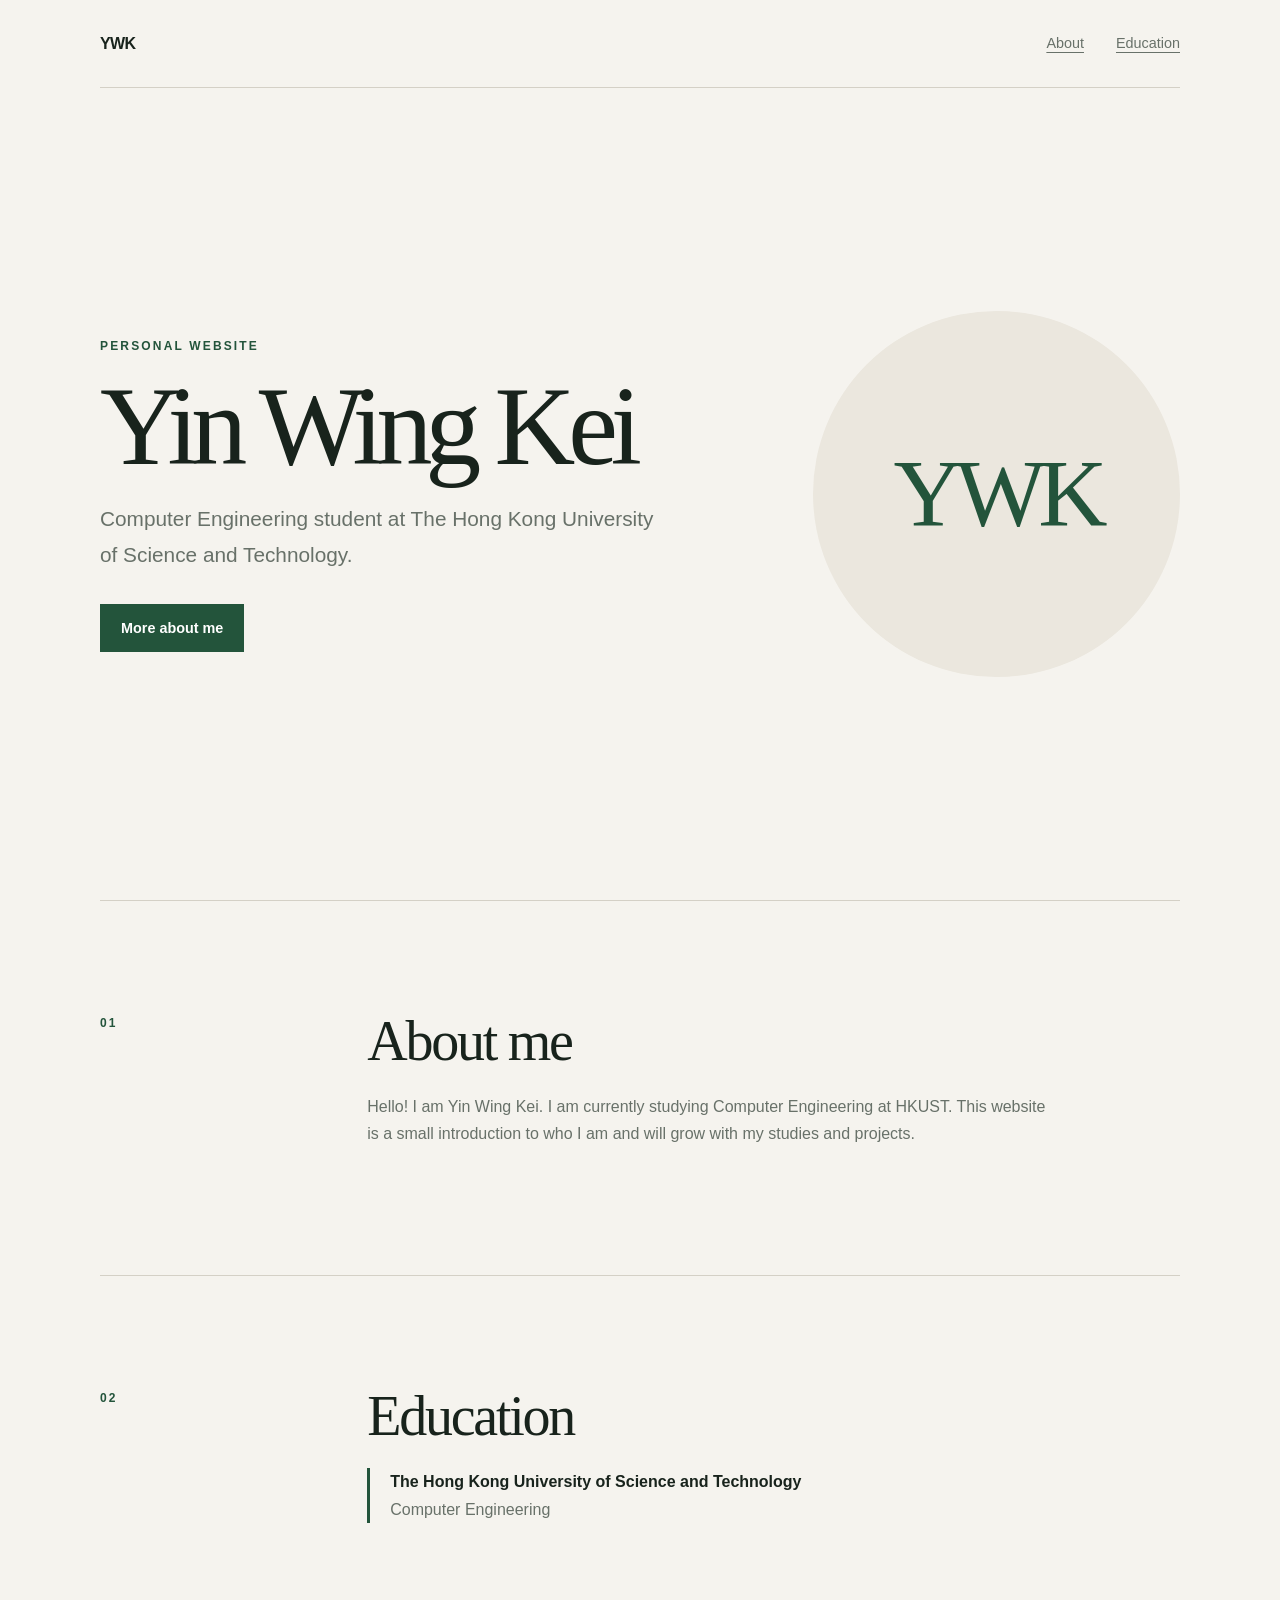
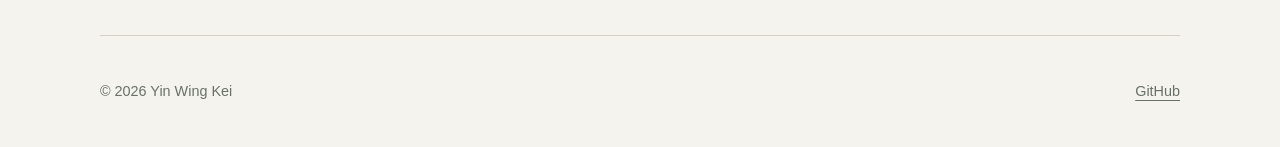
==== index.html @ b2e06ff6 "Create simple assignment homepage" ====
<!doctype html>
<html lang="en">
  <head>
    <meta charset="utf-8">
    <meta name="viewport" content="width=device-width, initial-scale=1">
    <meta
      name="description"
      content="The personal website of Yin Wing Kei, a Computer Engineering student at HKUST."
    >
    <meta name="theme-color" content="#f5f3ee">
    <title>Yin Wing Kei | Personal Website</title>
    <link
      rel="icon"
      href="data:image/svg+xml,%3Csvg xmlns='http://www.w3.org/2000/svg' viewBox='0 0 64 64'%3E%3Crect width='64' height='64' rx='16' fill='%2323543b'/%3E%3Ctext x='32' y='40' text-anchor='middle' font-family='Georgia' font-size='24' fill='white'%3EYWK%3C/text%3E%3C/svg%3E"
    >
    <link rel="stylesheet" href="assets/css/home.css">
  </head>

  <body>
    <a class="skip-link" href="#main-content">Skip to main content</a>

    <header class="site-header">
      <a class="wordmark" href="#top" aria-label="Yin Wing Kei, homepage">YWK</a>
      <nav aria-label="Main navigation">
        <a href="#about">About</a>
        <a href="#education">Education</a>
      </nav>
    </header>

    <main id="main-content">
      <section class="hero" id="top" aria-labelledby="page-title">
        <div class="hero__content">
          <p class="eyebrow">Personal website</p>
          <h1 id="page-title">Yin Wing Kei</h1>
          <p class="hero__intro">
            Computer Engineering student at The Hong Kong University of
            Science and Technology.
          </p>
          <a class="button" href="#about">More about me</a>
        </div>

        <div class="monogram" aria-hidden="true">
          <span>YWK</span>
        </div>
      </section>

      <section class="section" id="about" aria-labelledby="about-title">
        <p class="section__number" aria-hidden="true">01</p>
        <div>
          <h2 id="about-title">About me</h2>
          <p>
            Hello! I am Yin Wing Kei. I am currently studying Computer
            Engineering at HKUST. This website is a small introduction to who I
            am and will grow with my studies and projects.
          </p>
        </div>
      </section>

      <section class="section" id="education" aria-labelledby="education-title">
        <p class="section__number" aria-hidden="true">02</p>
        <div>
          <h2 id="education-title">Education</h2>
          <article class="education">
            <p class="education__school">
              The Hong Kong University of Science and Technology
            </p>
            <p>Computer Engineering</p>
          </article>
        </div>
      </section>
    </main>

    <footer>
      <p>&copy; 2026 Yin Wing Kei</p>
      <a href="https://github.com/IMYWK">GitHub</a>
    </footer>
  </body>
</html>
---- assets/css/home.css ----
:root {
  color-scheme: light;
  --background: #f5f3ee;
  --surface: #ebe7de;
  --text: #18231c;
  --muted: #687169;
  --accent: #23543b;
  --line: #d4d0c6;
  --content-width: 1080px;
}

*,
*::before,
*::after {
  box-sizing: border-box;
}

html {
  scroll-behavior: smooth;
}

body {
  margin: 0;
  background: var(--background);
  color: var(--text);
  font-family: Inter, ui-sans-serif, -apple-system, BlinkMacSystemFont, "Segoe UI",
    sans-serif;
  font-size: 1rem;
  line-height: 1.7;
  -webkit-font-smoothing: antialiased;
}

a {
  color: inherit;
}

.skip-link {
  position: fixed;
  top: 1rem;
  left: 1rem;
  z-index: 10;
  padding: 0.65rem 1rem;
  background: var(--text);
  color: var(--background);
  transform: translateY(-200%);
}

.skip-link:focus {
  transform: translateY(0);
}

.site-header,
main,
footer {
  width: min(calc(100% - 2.5rem), var(--content-width));
  margin-inline: auto;
}

.site-header {
  display: flex;
  align-items: center;
  justify-content: space-between;
  min-height: 5.5rem;
  border-bottom: 1px solid var(--line);
}

.wordmark {
  font-weight: 800;
  letter-spacing: -0.04em;
  text-decoration: none;
}

nav {
  display: flex;
  gap: clamp(1rem, 4vw, 2rem);
}

nav a,
footer a {
  color: var(--muted);
  font-size: 0.9rem;
  text-underline-offset: 0.25rem;
}

nav a:hover,
nav a:focus-visible,
footer a:hover,
footer a:focus-visible {
  color: var(--accent);
}

.hero {
  display: grid;
  grid-template-columns: minmax(0, 1.25fr) minmax(16rem, 0.75fr);
  align-items: center;
  gap: clamp(3rem, 8vw, 7rem);
  min-height: calc(100svh - 5.5rem);
  padding-block: clamp(5rem, 12vw, 9rem);
}

.eyebrow,
.section__number {
  margin: 0 0 1.25rem;
  color: var(--accent);
  font-size: 0.75rem;
  font-weight: 700;
  letter-spacing: 0.18em;
  text-transform: uppercase;
}

h1,
h2,
p {
  margin-top: 0;
}

h1 {
  margin-bottom: 1.5rem;
  font-family: Georgia, "Times New Roman", serif;
  font-size: clamp(3rem, 9vw, 7rem);
  font-weight: 400;
  letter-spacing: -0.065em;
  line-height: 0.9;
  white-space: nowrap;
}

.hero__intro {
  max-width: 35rem;
  margin-bottom: 2rem;
  color: var(--muted);
  font-size: clamp(1.05rem, 2vw, 1.3rem);
}

.button {
  display: inline-flex;
  align-items: center;
  min-height: 3rem;
  padding: 0.65rem 1.25rem;
  border: 1px solid var(--accent);
  background: var(--accent);
  color: #fff;
  font-size: 0.9rem;
  font-weight: 650;
  text-decoration: none;
  transition: background-color 160ms ease, color 160ms ease;
}

.button:hover,
.button:focus-visible {
  background: transparent;
  color: var(--accent);
}

.monogram {
  display: grid;
  aspect-ratio: 1;
  place-items: center;
  border-radius: 50%;
  background: var(--surface);
}

.monogram span {
  color: var(--accent);
  font-family: Georgia, "Times New Roman", serif;
  font-size: clamp(3rem, 8vw, 6rem);
  letter-spacing: -0.08em;
}

.section {
  display: grid;
  grid-template-columns: minmax(4rem, 0.25fr) minmax(0, 1fr);
  gap: clamp(1rem, 5vw, 4rem);
  padding-block: clamp(4rem, 9vw, 7rem);
  border-top: 1px solid var(--line);
}

.section h2 {
  margin-bottom: 1.5rem;
  font-family: Georgia, "Times New Roman", serif;
  font-size: clamp(2rem, 5vw, 3.5rem);
  font-weight: 400;
  letter-spacing: -0.04em;
  line-height: 1;
}

.section > div > p,
.education {
  max-width: 43rem;
  color: var(--muted);
}

.education {
  padding-left: 1.25rem;
  border-left: 3px solid var(--accent);
}

.education p {
  margin-bottom: 0;
}

.education__school {
  color: var(--text);
  font-weight: 700;
}

footer {
  display: flex;
  align-items: center;
  justify-content: space-between;
  min-height: 7rem;
  border-top: 1px solid var(--line);
  color: var(--muted);
  font-size: 0.9rem;
}

footer p {
  margin-bottom: 0;
}

@media (max-width: 700px) {
  .site-header,
  main,
  footer {
    width: min(calc(100% - 2rem), var(--content-width));
  }

  .hero {
    grid-template-columns: 1fr;
    min-height: auto;
  }

  .monogram {
    width: min(80vw, 20rem);
    justify-self: center;
  }

  .section {
    grid-template-columns: 1fr;
  }

  .section__number {
    margin-bottom: 0;
  }
}

@media (prefers-reduced-motion: reduce) {
  html {
    scroll-behavior: auto;
  }

  *,
  *::before,
  *::after {
    scroll-behavior: auto !important;
    transition-duration: 0.01ms !important;
  }
}
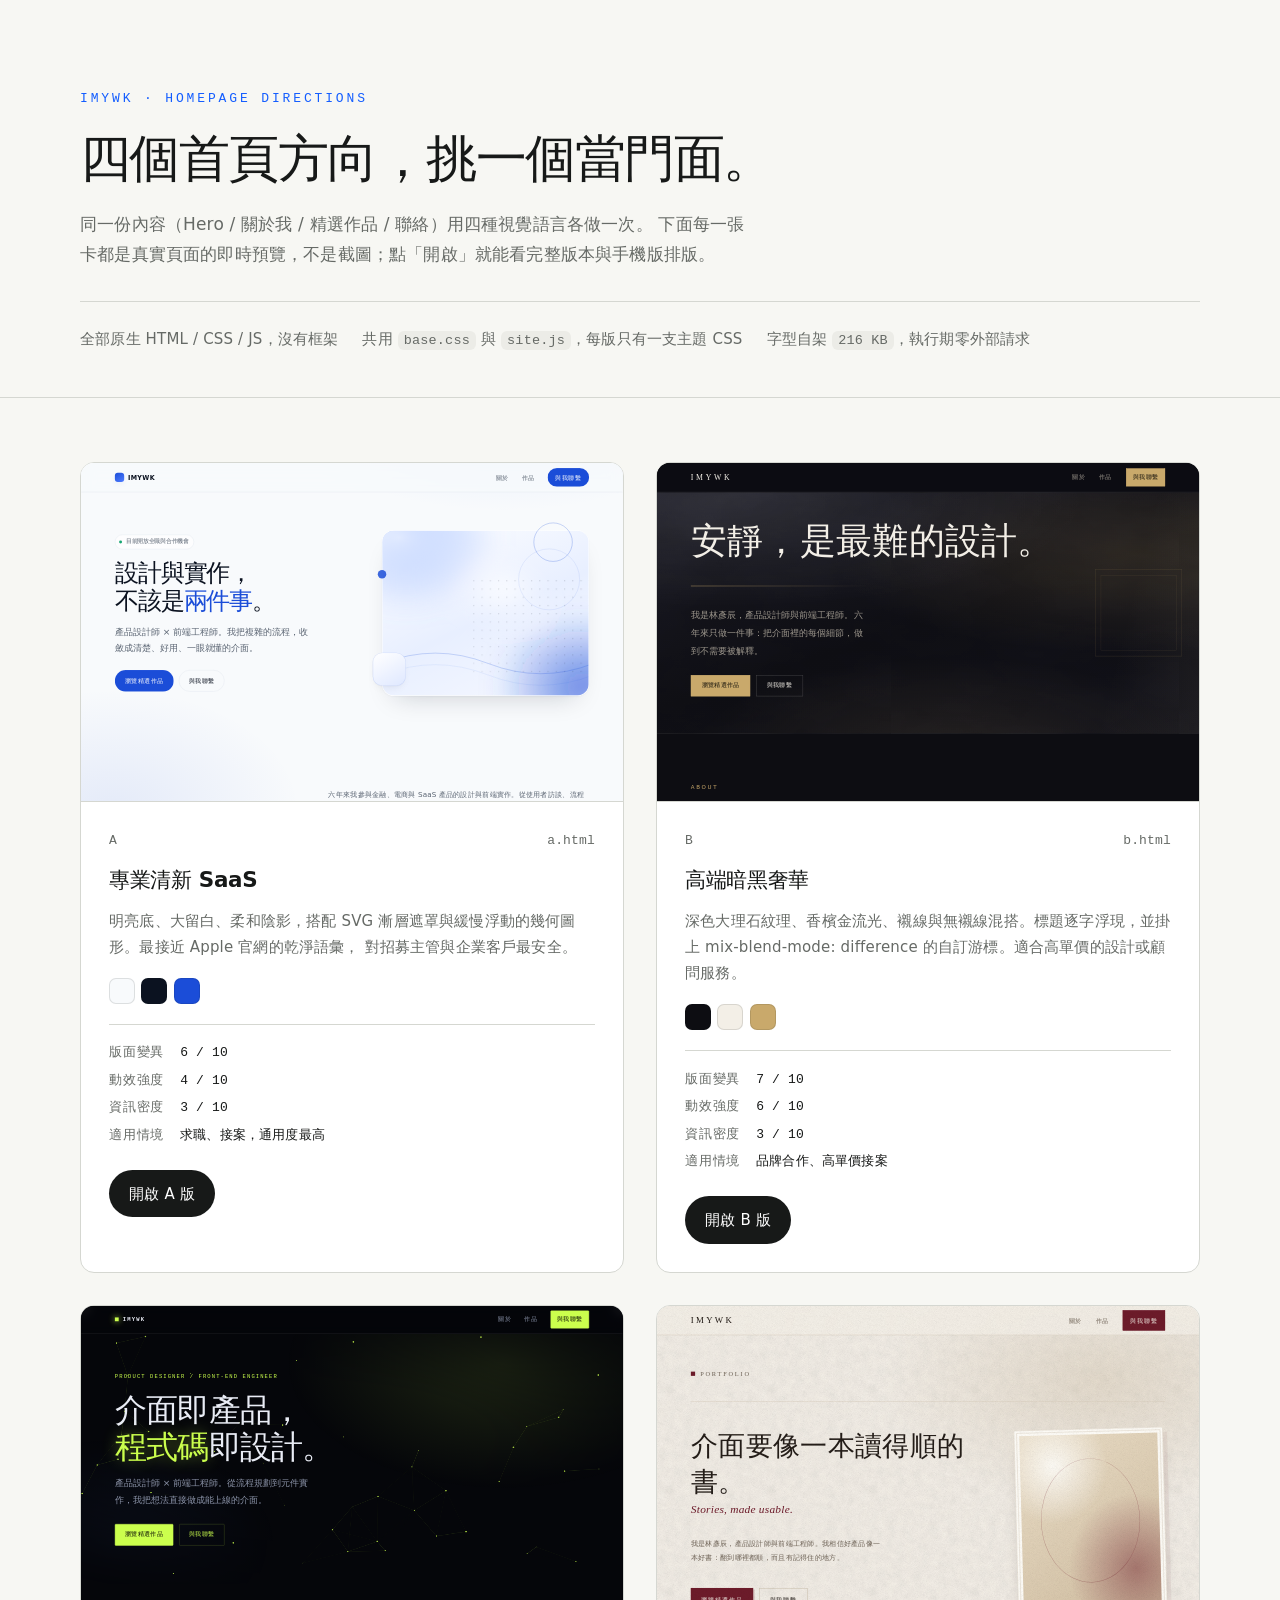
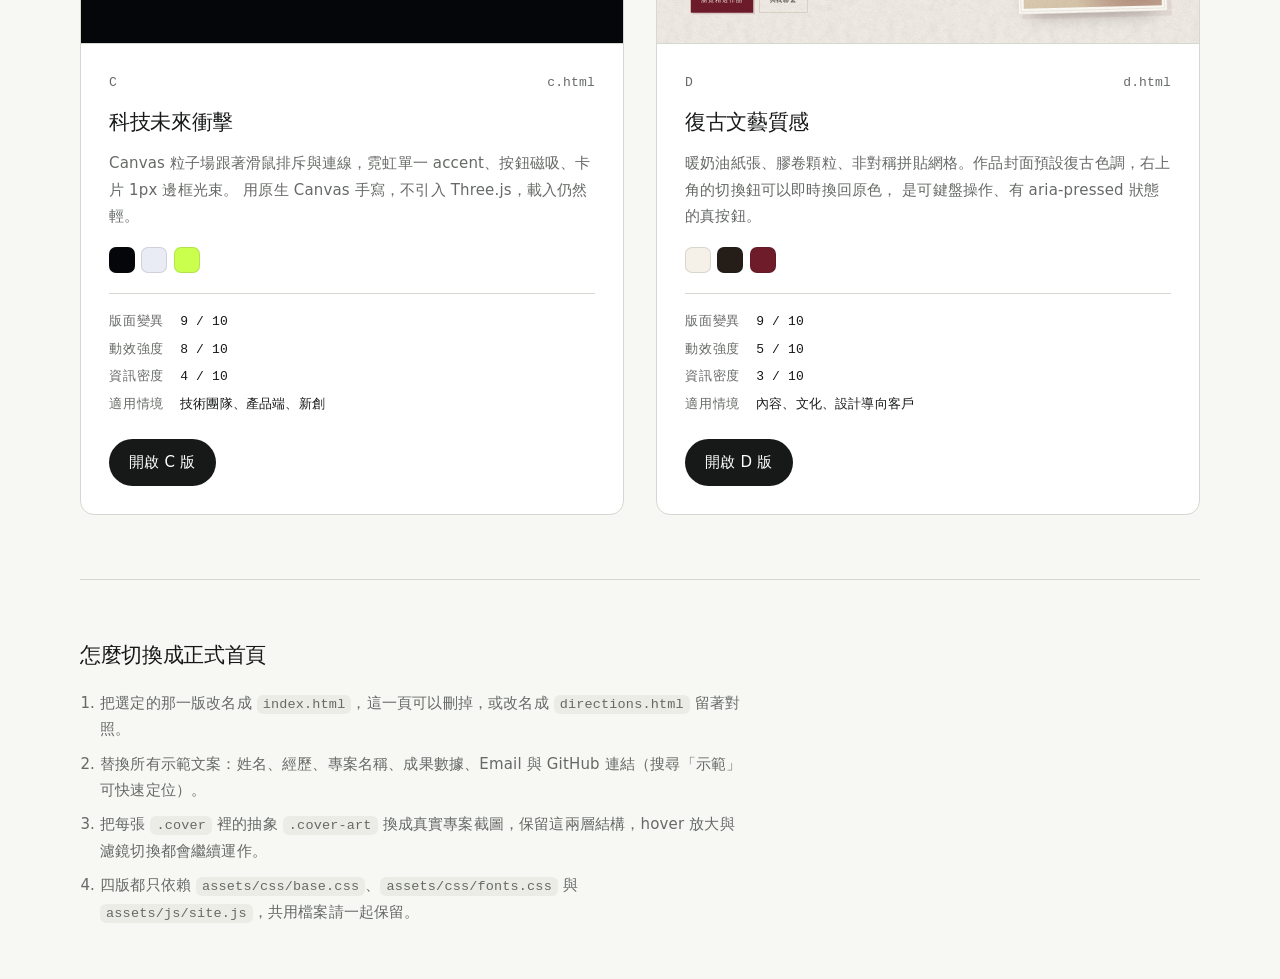
==== commit 3090806c: "Save current website concepts" ====
--- a/index.html
+++ b/index.html
@@ -1,78 +1,200 @@
-<!doctype html>
-<html lang="en">
-  <head>
-    <meta charset="utf-8">
-    <meta name="viewport" content="width=device-width, initial-scale=1">
-    <meta
-      name="description"
-      content="The personal website of Yin Wing Kei, a Computer Engineering student at HKUST."
-    >
-    <meta name="theme-color" content="#f5f3ee">
-    <title>Yin Wing Kei | Personal Website</title>
-    <link
-      rel="icon"
-      href="data:image/svg+xml,%3Csvg xmlns='http://www.w3.org/2000/svg' viewBox='0 0 64 64'%3E%3Crect width='64' height='64' rx='16' fill='%2323543b'/%3E%3Ctext x='32' y='40' text-anchor='middle' font-family='Georgia' font-size='24' fill='white'%3EYWK%3C/text%3E%3C/svg%3E"
-    >
-    <link rel="stylesheet" href="assets/css/home.css">
-  </head>
-
-  <body>
-    <a class="skip-link" href="#main-content">Skip to main content</a>
-
-    <header class="site-header">
-      <a class="wordmark" href="#top" aria-label="Yin Wing Kei, homepage">YWK</a>
-      <nav aria-label="Main navigation">
-        <a href="#about">About</a>
-        <a href="#education">Education</a>
-      </nav>
-    </header>
-
-    <main id="main-content">
-      <section class="hero" id="top" aria-labelledby="page-title">
-        <div class="hero__content">
-          <p class="eyebrow">Personal website</p>
-          <h1 id="page-title">Yin Wing Kei</h1>
-          <p class="hero__intro">
-            Computer Engineering student at The Hong Kong University of
-            Science and Technology.
-          </p>
-          <a class="button" href="#about">More about me</a>
-        </div>
-
-        <div class="monogram" aria-hidden="true">
-          <span>YWK</span>
-        </div>
-      </section>
-
-      <section class="section" id="about" aria-labelledby="about-title">
-        <p class="section__number" aria-hidden="true">01</p>
-        <div>
-          <h2 id="about-title">About me</h2>
-          <p>
-            Hello! I am Yin Wing Kei. I am currently studying Computer
-            Engineering at HKUST. This website is a small introduction to who I
-            am and will grow with my studies and projects.
-          </p>
-        </div>
-      </section>
-
-      <section class="section" id="education" aria-labelledby="education-title">
-        <p class="section__number" aria-hidden="true">02</p>
-        <div>
-          <h2 id="education-title">Education</h2>
-          <article class="education">
-            <p class="education__school">
-              The Hong Kong University of Science and Technology
-            </p>
-            <p>Computer Engineering</p>
-          </article>
-        </div>
-      </section>
-    </main>
-
-    <footer>
-      <p>&copy; 2026 Yin Wing Kei</p>
-      <a href="https://github.com/IMYWK">GitHub</a>
-    </footer>
-  </body>
+<!DOCTYPE html>
+<html lang="zh-Hant">
+<head>
+<meta charset="utf-8">
+<meta name="viewport" content="width=device-width, initial-scale=1">
+<title>首頁設計提案｜四個方向 · IMYWK</title>
+<meta name="description" content="個人品牌／作品集首頁的四個設計方向比較頁，含即時預覽與切換說明。">
+<meta name="theme-color" content="#f7f7f3">
+<link rel="icon" href="data:image/svg+xml,%3Csvg xmlns='http://www.w3.org/2000/svg' viewBox='0 0 32 32'%3E%3Crect width='32' height='32' rx='9' fill='%23171918'/%3E%3Cpath d='M10 10v12M16 10v12M22 10v12' stroke='white' stroke-width='2.4' stroke-linecap='round'/%3E%3C/svg%3E">
+
+<link rel="stylesheet" href="assets/css/fonts.css">
+<link rel="stylesheet" href="assets/css/base.css">
+<link rel="stylesheet" href="assets/css/index.css">
+</head>
+<body>
+
+<a class="skip-link" href="#main">跳到主要內容</a>
+
+<header class="hub-header">
+  <div class="shell">
+    <p class="hub-eyebrow">IMYWK · Homepage Directions</p>
+    <h1 class="hub-title">四個首頁方向，挑一個當門面。</h1>
+    <p class="hub-intro">
+      同一份內容（Hero / 關於我 / 精選作品 / 聯絡）用四種視覺語言各做一次。
+      下面每一張卡都是真實頁面的即時預覽，不是截圖；點「開啟」就能看完整版本與手機版排版。
+    </p>
+    <p class="hub-note">
+      <span>全部原生 HTML / CSS / JS，沒有框架</span>
+      <span>共用 <code>base.css</code> 與 <code>site.js</code>，每版只有一支主題 CSS</span>
+      <span>字型自架 <code>216 KB</code>，執行期零外部請求</span>
+    </p>
+  </div>
+</header>
+
+<main class="shell" id="main">
+  <div class="hub-grid">
+
+    <!-- A -->
+    <article class="hub-card">
+      <div class="preview" style="--preview-bg:#f8fafc">
+        <iframe src="a.html" title="A 版即時預覽：專業清新 SaaS" loading="lazy"></iframe>
+      </div>
+      <div class="hub-card__body">
+        <div class="hub-card__top">
+          <span class="hub-badge">A</span>
+          <span class="hub-file">a.html</span>
+        </div>
+        <h2 class="hub-card__name">專業清新 SaaS</h2>
+        <p class="hub-card__desc">
+          明亮底、大留白、柔和陰影，搭配 SVG 漸層遮罩與緩慢浮動的幾何圖形。最接近 Apple 官網的乾淨語彙，
+          對招募主管與企業客戶最安全。
+        </p>
+        <div class="swatches">
+          <span class="swatch" style="--c:#f8fafc"></span>
+          <span class="swatch" style="--c:#0b1220"></span>
+          <span class="swatch" style="--c:#1b4dd8"></span>
+        </div>
+        <dl class="hub-dials">
+          <dt>版面變異</dt><dd>6 / 10</dd>
+          <dt>動效強度</dt><dd>4 / 10</dd>
+          <dt>資訊密度</dt><dd>3 / 10</dd>
+          <dt>適用情境</dt><dd>求職、接案，通用度最高</dd>
+        </dl>
+        <div class="hub-card__actions">
+          <a class="hub-open" href="a.html">開啟 A 版</a>
+        </div>
+      </div>
+    </article>
+
+    <!-- B -->
+    <article class="hub-card">
+      <div class="preview" style="--preview-bg:#0d0d12">
+        <iframe src="b.html" title="B 版即時預覽：高端暗黑奢華" loading="lazy"></iframe>
+      </div>
+      <div class="hub-card__body">
+        <div class="hub-card__top">
+          <span class="hub-badge">B</span>
+          <span class="hub-file">b.html</span>
+        </div>
+        <h2 class="hub-card__name">高端暗黑奢華</h2>
+        <p class="hub-card__desc">
+          深色大理石紋理、香檳金流光、襯線與無襯線混搭。標題逐字浮現，並掛上 mix-blend-mode: difference
+          的自訂游標。適合高單價的設計或顧問服務。
+        </p>
+        <div class="swatches">
+          <span class="swatch" style="--c:#0d0d12"></span>
+          <span class="swatch" style="--c:#f3efe7"></span>
+          <span class="swatch" style="--c:#c9a96b"></span>
+        </div>
+        <dl class="hub-dials">
+          <dt>版面變異</dt><dd>7 / 10</dd>
+          <dt>動效強度</dt><dd>6 / 10</dd>
+          <dt>資訊密度</dt><dd>3 / 10</dd>
+          <dt>適用情境</dt><dd>品牌合作、高單價接案</dd>
+        </dl>
+        <div class="hub-card__actions">
+          <a class="hub-open" href="b.html">開啟 B 版</a>
+        </div>
+      </div>
+    </article>
+
+    <!-- C -->
+    <article class="hub-card">
+      <div class="preview" style="--preview-bg:#05060a">
+        <iframe src="c.html" title="C 版即時預覽：科技未來衝擊" loading="lazy"></iframe>
+      </div>
+      <div class="hub-card__body">
+        <div class="hub-card__top">
+          <span class="hub-badge">C</span>
+          <span class="hub-file">c.html</span>
+        </div>
+        <h2 class="hub-card__name">科技未來衝擊</h2>
+        <p class="hub-card__desc">
+          Canvas 粒子場跟著滑鼠排斥與連線，霓虹單一 accent、按鈕磁吸、卡片 1px 邊框光束。
+          用原生 Canvas 手寫，不引入 Three.js，載入仍然輕。
+        </p>
+        <div class="swatches">
+          <span class="swatch" style="--c:#05060a"></span>
+          <span class="swatch" style="--c:#e9ecf5"></span>
+          <span class="swatch" style="--c:#cbff4d"></span>
+        </div>
+        <dl class="hub-dials">
+          <dt>版面變異</dt><dd>9 / 10</dd>
+          <dt>動效強度</dt><dd>8 / 10</dd>
+          <dt>資訊密度</dt><dd>4 / 10</dd>
+          <dt>適用情境</dt><dd>技術團隊、產品端、新創</dd>
+        </dl>
+        <div class="hub-card__actions">
+          <a class="hub-open" href="c.html">開啟 C 版</a>
+        </div>
+      </div>
+    </article>
+
+    <!-- D -->
+    <article class="hub-card">
+      <div class="preview" style="--preview-bg:#f5f0e8">
+        <iframe src="d.html" title="D 版即時預覽：復古文藝質感" loading="lazy"></iframe>
+      </div>
+      <div class="hub-card__body">
+        <div class="hub-card__top">
+          <span class="hub-badge">D</span>
+          <span class="hub-file">d.html</span>
+        </div>
+        <h2 class="hub-card__name">復古文藝質感</h2>
+        <p class="hub-card__desc">
+          暖奶油紙張、膠卷顆粒、非對稱拼貼網格。作品封面預設復古色調，右上角的切換鈕可以即時換回原色，
+          是可鍵盤操作、有 aria-pressed 狀態的真按鈕。
+        </p>
+        <div class="swatches">
+          <span class="swatch" style="--c:#f5f0e8"></span>
+          <span class="swatch" style="--c:#241d18"></span>
+          <span class="swatch" style="--c:#6e1b2a"></span>
+        </div>
+        <dl class="hub-dials">
+          <dt>版面變異</dt><dd>9 / 10</dd>
+          <dt>動效強度</dt><dd>5 / 10</dd>
+          <dt>資訊密度</dt><dd>3 / 10</dd>
+          <dt>適用情境</dt><dd>內容、文化、設計導向客戶</dd>
+        </dl>
+        <div class="hub-card__actions">
+          <a class="hub-open" href="d.html">開啟 D 版</a>
+        </div>
+      </div>
+    </article>
+
+  </div>
+
+  <footer class="hub-footer">
+    <h2>怎麼切換成正式首頁</h2>
+    <ol>
+      <li>把選定的那一版改名成 <code>index.html</code>，這一頁可以刪掉，或改名成 <code>directions.html</code> 留著對照。</li>
+      <li>替換所有示範文案：姓名、經歷、專案名稱、成果數據、Email 與 GitHub 連結（搜尋「示範」可快速定位）。</li>
+      <li>把每張 <code>.cover</code> 裡的抽象 <code>.cover-art</code> 換成真實專案截圖，保留這兩層結構，hover 放大與濾鏡切換都會繼續運作。</li>
+      <li>四版都只依賴 <code>assets/css/base.css</code>、<code>assets/css/fonts.css</code> 與 <code>assets/js/site.js</code>，共用檔案請一起保留。</li>
+    </ol>
+  </footer>
+</main>
+
+<script>
+  /* 把 1280px 寬的預覽等比縮進卡片裡 */
+  (function () {
+    var boxes = [].slice.call(document.querySelectorAll('.preview'));
+    if (!boxes.length) return;
+
+    function fit() {
+      boxes.forEach(function (box) {
+        var frame = box.querySelector('iframe');
+        if (!frame) return;
+        frame.style.setProperty('--s', (box.clientWidth / 1280).toFixed(4));
+      });
+    }
+
+    fit();
+    window.addEventListener('resize', fit);
+    window.addEventListener('load', fit);
+  })();
+</script>
+
+</body>
 </html>
--- a/assets/css/fonts.css
+++ b/assets/css/fonts.css
@@ -0,0 +1,57 @@
+/* Self-hosted webfonts (latin subset only).
+   No runtime third-party requests: files live in ../fonts/.
+   CJK glyphs intentionally fall back to the OS stack (see base.css). */
+
+@font-face {
+  font-family: "Geist";
+  font-style: normal;
+  font-weight: 300 800;
+  font-display: swap;
+  src: url("../fonts/geist-1.woff2") format("woff2");
+  unicode-range: U+0000-00FF, U+0131, U+0152-0153, U+02BB-02BC, U+02C6, U+02DA, U+02DC, U+0304, U+0308, U+0329, U+2000-206F, U+20AC, U+2122, U+2191, U+2193, U+2212, U+2215, U+FEFF, U+FFFD;
+}
+
+@font-face {
+  font-family: "Geist Mono";
+  font-style: normal;
+  font-weight: 400 600;
+  font-display: swap;
+  src: url("../fonts/geist-mono-1.woff2") format("woff2");
+  unicode-range: U+0000-00FF, U+0131, U+0152-0153, U+02BB-02BC, U+02C6, U+02DA, U+02DC, U+0304, U+0308, U+0329, U+2000-206F, U+20AC, U+2122, U+2191, U+2193, U+2212, U+2215, U+FEFF, U+FFFD;
+}
+
+@font-face {
+  font-family: "Cormorant Garamond";
+  font-style: italic;
+  font-weight: 300 600;
+  font-display: swap;
+  src: url("../fonts/cormorant-1.woff2") format("woff2");
+  unicode-range: U+0000-00FF, U+0131, U+0152-0153, U+02BB-02BC, U+02C6, U+02DA, U+02DC, U+0304, U+0308, U+0329, U+2000-206F, U+20AC, U+2122, U+2191, U+2193, U+2212, U+2215, U+FEFF, U+FFFD;
+}
+
+@font-face {
+  font-family: "Cormorant Garamond";
+  font-style: normal;
+  font-weight: 300 700;
+  font-display: swap;
+  src: url("../fonts/cormorant-2.woff2") format("woff2");
+  unicode-range: U+0000-00FF, U+0131, U+0152-0153, U+02BB-02BC, U+02C6, U+02DA, U+02DC, U+0304, U+0308, U+0329, U+2000-206F, U+20AC, U+2122, U+2191, U+2193, U+2212, U+2215, U+FEFF, U+FFFD;
+}
+
+@font-face {
+  font-family: "EB Garamond";
+  font-style: italic;
+  font-weight: 400 500;
+  font-display: swap;
+  src: url("../fonts/ebgaramond-1.woff2") format("woff2");
+  unicode-range: U+0000-00FF, U+0131, U+0152-0153, U+02BB-02BC, U+02C6, U+02DA, U+02DC, U+0304, U+0308, U+0329, U+2000-206F, U+20AC, U+2122, U+2191, U+2193, U+2212, U+2215, U+FEFF, U+FFFD;
+}
+
+@font-face {
+  font-family: "EB Garamond";
+  font-style: normal;
+  font-weight: 400 600;
+  font-display: swap;
+  src: url("../fonts/ebgaramond-2.woff2") format("woff2");
+  unicode-range: U+0000-00FF, U+0131, U+0152-0153, U+02BB-02BC, U+02C6, U+02DA, U+02DC, U+0304, U+0308, U+0329, U+2000-206F, U+20AC, U+2122, U+2191, U+2193, U+2212, U+2215, U+FEFF, U+FFFD;
+}
--- a/assets/css/base.css
+++ b/assets/css/base.css
@@ -0,0 +1,316 @@
+/* =========================================================================
+   IMYWK · base.css
+   四個版本的共用底層：reset、節奏、字級、元件骨架、無障礙與動效契約。
+   這一支不含任何顏色，只消費 var(--…) token；主題 token 定義在 a/b/c/d.css。
+   ========================================================================= */
+
+/* ---------------------------------------------------------------
+   1. Reset
+   --------------------------------------------------------------- */
+*,
+*::before,
+*::after { box-sizing: border-box; }
+
+html {
+  -webkit-text-size-adjust: 100%;
+  text-size-adjust: 100%;
+  scroll-behavior: smooth;
+}
+
+body,
+h1, h2, h3, h4, p, figure, blockquote, dl, dd, ul, ol { margin: 0; }
+
+ul[class], ol[class] { padding: 0; list-style: none; }
+
+img, svg, video, canvas { display: block; max-width: 100%; }
+
+button, input, select, textarea { font: inherit; color: inherit; }
+
+button { background: none; border: 0; padding: 0; cursor: pointer; }
+
+a { color: inherit; text-decoration: none; }
+
+/* ---------------------------------------------------------------
+   2. Token 骨架（顏色由各版本覆寫）
+   --------------------------------------------------------------- */
+:root {
+  /* 版面節奏 */
+  --shell: 1200px;
+  --shell-narrow: 860px;
+  --gutter: clamp(20px, 5vw, 40px);
+  --section-y: clamp(72px, 9vw, 132px);
+  --header-h: 68px;
+
+  /* 圓角系統：整個網站只用這一組（容器 / 內層媒體 / 互動元件） */
+  --r-container: 16px;
+  --r-media: 12px;
+  --r-interactive: 999px;
+
+  /* 流體字級 */
+  --t-xs:   clamp(0.75rem, 0.72rem + 0.15vw, 0.8125rem);
+  --t-sm:   clamp(0.875rem, 0.85rem + 0.15vw, 0.9375rem);
+  --t-base: clamp(1rem, 0.97rem + 0.2vw, 1.0625rem);
+  --t-lg:   clamp(1.125rem, 1.06rem + 0.35vw, 1.375rem);
+  --t-xl:   clamp(1.5rem, 1.32rem + 0.85vw, 2rem);
+  --t-2xl:  clamp(1.875rem, 1.5rem + 1.7vw, 2.75rem);
+  --t-hero: clamp(2.125rem, 1.62rem + 2.4vw, 3.5rem);
+
+  /* 字體堆疊：拉丁字母走自架字型，中文走系統字（見 fonts.css 說明） */
+  --font-sans: "Geist", -apple-system, BlinkMacSystemFont, "Segoe UI",
+               "PingFang TC", "Noto Sans TC", "Microsoft JhengHei",
+               system-ui, sans-serif;
+  --font-mono: "Geist Mono", ui-monospace, SFMono-Regular, "SF Mono",
+               Menlo, Consolas, monospace;
+
+  /* 動效契約 */
+  --ease-out: cubic-bezier(0.22, 1, 0.36, 1);
+  --ease-soft: cubic-bezier(0.4, 0, 0.2, 1);
+  --dur-fast: 180ms;
+  --dur-mid: 320ms;
+  --dur-slow: 720ms;
+
+  /* 顏色 fallback（任何版本忘了定義也不會爛掉） */
+  --bg: #ffffff;
+  --surface: #ffffff;
+  --ink: #111318;
+  --muted: #5a5f6b;
+  --line: #e2e4e9;
+  --accent: #1b4dd8;
+  --accent-ink: #ffffff;
+}
+
+/* ---------------------------------------------------------------
+   3. 頁面骨架
+   --------------------------------------------------------------- */
+body {
+  background: var(--bg);
+  color: var(--ink);
+  font-family: var(--font-sans);
+  font-size: var(--t-base);
+  line-height: 1.75;
+  letter-spacing: 0.01em;
+  -webkit-font-smoothing: antialiased;
+  -moz-osx-font-smoothing: grayscale;
+  font-synthesis-weight: none;
+  overflow-x: hidden;
+  /* 長字串（mono 標籤、URL）不撐破版面 */
+  overflow-wrap: break-word;
+}
+
+.shell {
+  width: 100%;
+  max-width: var(--shell);
+  min-width: 0;
+  margin-inline: auto;
+  padding-inline: var(--gutter);
+}
+
+.section { padding-block: var(--section-y); }
+
+/* 區塊標題：左側細線 + 標題，不用數字編號裝飾 */
+.section-title {
+  font-size: var(--t-2xl);
+  line-height: 1.24;
+  letter-spacing: -0.02em;
+  font-weight: 600;
+}
+
+.lead {
+  font-size: var(--t-lg);
+  line-height: 1.7;
+  color: var(--ink);
+  max-width: 34ch;
+}
+
+.muted { color: var(--muted); }
+
+.prose {
+  max-width: 56ch;
+  color: var(--muted);
+  line-height: 1.85;
+}
+
+.prose + .prose { margin-top: 1em; }
+
+/* ---------------------------------------------------------------
+   4. 元件骨架（外觀由各版本決定）
+   --------------------------------------------------------------- */
+.btn {
+  display: inline-flex;
+  align-items: center;
+  justify-content: center;
+  gap: 0.5em;
+  min-height: 48px;
+  padding: 0.75em 1.5em;
+  border-radius: var(--r-interactive);
+  border: 1px solid transparent;
+  font-size: var(--t-sm);
+  font-weight: 500;
+  letter-spacing: 0.02em;
+  white-space: nowrap;           /* CTA 標籤在桌機一律單行 */
+  transition: transform var(--dur-fast) var(--ease-soft),
+              background-color var(--dur-fast) var(--ease-soft),
+              border-color var(--dur-fast) var(--ease-soft),
+              color var(--dur-fast) var(--ease-soft),
+              box-shadow var(--dur-fast) var(--ease-soft);
+}
+
+.btn:active { transform: translateY(1px); }
+
+/* 主要 CTA：預設用主題 accent，文字色由 --accent-ink 保證對比 */
+.btn--primary {
+  background: var(--accent);
+  color: var(--accent-ink);
+}
+
+.btn--ghost {
+  background: transparent;
+  color: var(--ink);
+  border-color: var(--line);
+}
+
+/* 文字連結：底線用 background-size 做進場 */
+.link {
+  display: inline-block;
+  padding-bottom: 2px;
+  background-image: linear-gradient(var(--accent), var(--accent));
+  background-repeat: no-repeat;
+  background-position: 0 100%;
+  background-size: 0% 1px;
+  transition: background-size var(--dur-mid) var(--ease-out), color var(--dur-fast);
+}
+
+.link:hover,
+.link:focus-visible { background-size: 100% 1px; }
+
+/* 作品封面：示範用抽象畫布，之後換成真實截圖 */
+.cover {
+  display: block;
+  position: relative;
+  overflow: hidden;
+  border-radius: var(--r-media);
+  background: var(--surface);
+  isolation: isolate;
+}
+
+.cover > .cover-art {
+  position: absolute;
+  inset: 0;
+  transition: transform var(--dur-slow) var(--ease-out);
+}
+
+/* 細線分隔的清單（取代大量卡片） */
+.ruled { border-top: 1px solid var(--line); }
+.ruled > li { border-bottom: 1px solid var(--line); padding-block: 1.1rem; }
+
+/* ---------------------------------------------------------------
+   5. 無障礙
+   --------------------------------------------------------------- */
+.sr-only {
+  position: absolute;
+  width: 1px; height: 1px;
+  padding: 0; margin: -1px;
+  overflow: hidden;
+  clip-path: inset(50%);
+  white-space: nowrap;
+}
+
+.skip-link {
+  position: absolute;
+  left: var(--gutter);
+  top: -100px;
+  z-index: 200;
+  padding: 0.7em 1.2em;
+  border-radius: var(--r-interactive);
+  background: var(--accent);
+  color: var(--accent-ink);
+  font-size: var(--t-sm);
+  transition: top var(--dur-fast) var(--ease-out);
+}
+
+.skip-link:focus { top: 12px; }
+
+:focus-visible {
+  outline: 2px solid var(--accent);
+  outline-offset: 3px;
+  border-radius: 4px;
+}
+
+::selection {
+  background: var(--accent);
+  color: var(--accent-ink);
+}
+
+/* ---------------------------------------------------------------
+   6. 動效契約
+   內容預設可見；只有在 JS 就緒（html.js）時才隱藏等待進場，
+   確保 JS 失效時頁面仍然完整可讀。
+   --------------------------------------------------------------- */
+.js [data-reveal] {
+  opacity: 0;
+  transform: translateY(16px);
+}
+
+.js [data-reveal].is-in {
+  opacity: 1;
+  transform: none;
+  transition: opacity var(--dur-slow) var(--ease-out),
+              transform var(--dur-slow) var(--ease-out);
+  transition-delay: var(--reveal-delay, 0ms);
+}
+
+/* 逐字浮現（僅用於 hero 大標） */
+.js [data-reveal-words] .word {
+  display: inline-block;
+  opacity: 0;
+  transform: translateY(0.5em);
+}
+
+.js [data-reveal-words].is-in .word {
+  opacity: 1;
+  transform: none;
+  transition: opacity 620ms var(--ease-out), transform 620ms var(--ease-out);
+  transition-delay: calc(var(--word-index, 0) * 55ms);
+}
+
+/* 自訂游標（僅桌機滑鼠） */
+.cursor {
+  position: fixed;
+  top: 0; left: 0;
+  z-index: 120;
+  width: 26px; height: 26px;
+  margin: -13px 0 0 -13px;
+  border-radius: 50%;
+  background: #fff;
+  mix-blend-mode: difference;
+  pointer-events: none;
+  opacity: 0;
+  transition: opacity 300ms var(--ease-out),
+              width 220ms var(--ease-out), height 220ms var(--ease-out),
+              margin 220ms var(--ease-out);
+}
+
+.cursor.is-active { opacity: 1; }
+.cursor.is-hot { width: 54px; height: 54px; margin: -27px 0 0 -27px; }
+
+/* ---------------------------------------------------------------
+   7. 降低動效偏好：一律回到靜態且完整可見
+   --------------------------------------------------------------- */
+@media (prefers-reduced-motion: reduce) {
+  html { scroll-behavior: auto; }
+
+  .js [data-reveal],
+  .js [data-reveal-words] .word {
+    opacity: 1 !important;
+    transform: none !important;
+    transition: none !important;
+  }
+
+  .cursor { display: none !important; }
+
+  *, *::before, *::after {
+    animation-duration: 0.001ms !important;
+    animation-iteration-count: 1 !important;
+    transition-duration: 0.001ms !important;
+  }
+}
--- a/assets/css/index.css
+++ b/assets/css/index.css
@@ -0,0 +1,217 @@
+/* =========================================================================
+   index.css · 四版比較頁專用樣式
+   這一頁只是挑選用的工作台，不是作品集本身，所以獨立一支 CSS，
+   不與 a/b/c/d 的主題檔混在一起。
+   ========================================================================= */
+
+:root {
+  --paper: #f7f7f3;
+  --paper-raised: #ffffff;
+  --graphite: #171918;
+  --muted: #666a66;
+  --rule: #d5d7d1;
+  --cobalt: #135dff;
+  --r-card: 14px;
+  color-scheme: light;
+}
+
+body {
+  background: var(--paper);
+  color: var(--graphite);
+  font-family: var(--font-sans);
+  line-height: 1.75;
+}
+
+.hub-header {
+  padding-block: clamp(48px, 7vw, 88px) clamp(28px, 4vw, 44px);
+  border-bottom: 1px solid var(--rule);
+}
+
+.hub-eyebrow {
+  font-family: var(--font-mono);
+  font-size: var(--t-xs);
+  letter-spacing: 0.22em;
+  text-transform: uppercase;
+  color: var(--cobalt);
+}
+
+.hub-title {
+  margin-top: 1rem;
+  font-size: clamp(1.9rem, 1.4rem + 2.2vw, 3.25rem);
+  font-weight: 600;
+  line-height: 1.25;
+  letter-spacing: -0.03em;
+  max-width: 24ch;
+}
+
+.hub-intro {
+  margin-top: 1.25rem;
+  max-width: 62ch;
+  color: var(--muted);
+}
+
+.hub-note {
+  display: flex;
+  flex-wrap: wrap;
+  gap: 0.5rem 1.5rem;
+  margin-top: 2rem;
+  padding-top: 1.5rem;
+  border-top: 1px solid var(--rule);
+  font-size: var(--t-sm);
+  color: var(--muted);
+}
+
+.hub-note code {
+  font-family: var(--font-mono);
+  font-size: 0.9em;
+  padding: 0.15em 0.45em;
+  background: #ecece7;
+  border-radius: 6px;
+}
+
+.hub-grid {
+  display: grid;
+  grid-template-columns: repeat(2, minmax(0, 1fr));
+  gap: clamp(1.25rem, 2.5vw, 2rem);
+  padding-block: clamp(36px, 5vw, 64px);
+}
+
+.hub-card {
+  display: flex;
+  flex-direction: column;
+  background: var(--paper-raised);
+  border: 1px solid var(--rule);
+  border-radius: var(--r-card);
+  overflow: hidden;
+  transition: box-shadow 260ms var(--ease-out), transform 260ms var(--ease-out);
+}
+
+.hub-card:hover {
+  box-shadow: 0 30px 60px -34px rgba(23, 25, 24, 0.4);
+  transform: translateY(-3px);
+}
+
+/* 即時預覽：把 1280px 寬的頁面縮進卡片裡 */
+.preview {
+  position: relative;
+  aspect-ratio: 16 / 10;
+  overflow: hidden;
+  background: var(--preview-bg, #fff);
+  border-bottom: 1px solid var(--rule);
+}
+
+.preview iframe {
+  position: absolute;
+  top: 0;
+  left: 0;
+  width: 1280px;
+  height: 800px;
+  border: 0;
+  transform: scale(var(--s, 0.31));
+  transform-origin: top left;
+  pointer-events: none;   /* 卡片本身是連結，預覽不攔截點擊 */
+}
+
+.hub-card__body { padding: clamp(1.25rem, 2.4vw, 1.75rem); }
+
+.hub-card__top {
+  display: flex;
+  align-items: baseline;
+  justify-content: space-between;
+  gap: 1rem;
+}
+
+.hub-badge {
+  font-family: var(--font-mono);
+  font-size: var(--t-xs);
+  letter-spacing: 0.14em;
+  color: var(--muted);
+}
+
+.hub-card__name {
+  margin-top: 0.5rem;
+  font-size: var(--t-lg);
+  font-weight: 600;
+  letter-spacing: -0.015em;
+}
+
+.hub-card__desc { margin-top: 0.6rem; color: var(--muted); font-size: var(--t-sm); }
+
+.swatches { display: flex; gap: 0.4rem; margin-top: 1.1rem; }
+
+.swatch {
+  width: 26px;
+  height: 26px;
+  border-radius: 7px;
+  background: var(--c);
+  border: 1px solid rgba(23, 25, 24, 0.12);
+}
+
+.hub-dials {
+  display: grid;
+  grid-template-columns: auto 1fr;
+  gap: 0.3rem 1rem;
+  margin-top: 1.25rem;
+  padding-top: 1.1rem;
+  border-top: 1px solid var(--rule);
+  font-size: var(--t-xs);
+}
+
+.hub-dials dt { color: var(--muted); font-family: var(--font-mono); letter-spacing: 0.06em; }
+.hub-dials dd { margin: 0; font-family: var(--font-mono); }
+
+.hub-card__actions {
+  display: flex;
+  flex-wrap: wrap;
+  align-items: center;
+  gap: 0.75rem;
+  margin-top: 1.4rem;
+}
+
+.hub-open {
+  display: inline-flex;
+  align-items: center;
+  gap: 0.5rem;
+  padding: 0.7em 1.35em;
+  border-radius: 999px;
+  background: var(--graphite);
+  color: #fff;
+  font-size: var(--t-sm);
+  font-weight: 500;
+}
+
+.hub-open:hover { background: #000; }
+
+.hub-file {
+  font-family: var(--font-mono);
+  font-size: var(--t-xs);
+  color: var(--muted);
+}
+
+.hub-footer {
+  padding-block: clamp(32px, 5vw, 56px);
+  border-top: 1px solid var(--rule);
+  font-size: var(--t-sm);
+  color: var(--muted);
+}
+
+.hub-footer h2 {
+  font-size: var(--t-lg);
+  font-weight: 600;
+  color: var(--graphite);
+  letter-spacing: -0.015em;
+}
+
+.hub-footer ol { margin-top: 1rem; padding-left: 1.25rem; max-width: 70ch; }
+.hub-footer li { margin-top: 0.5rem; }
+.hub-footer code {
+  font-family: var(--font-mono);
+  font-size: 0.9em;
+  padding: 0.15em 0.45em;
+  background: #ecece7;
+  border-radius: 6px;
+}
+
+@media (max-width: 900px) {
+  .hub-grid { grid-template-columns: minmax(0, 1fr); }
+}
